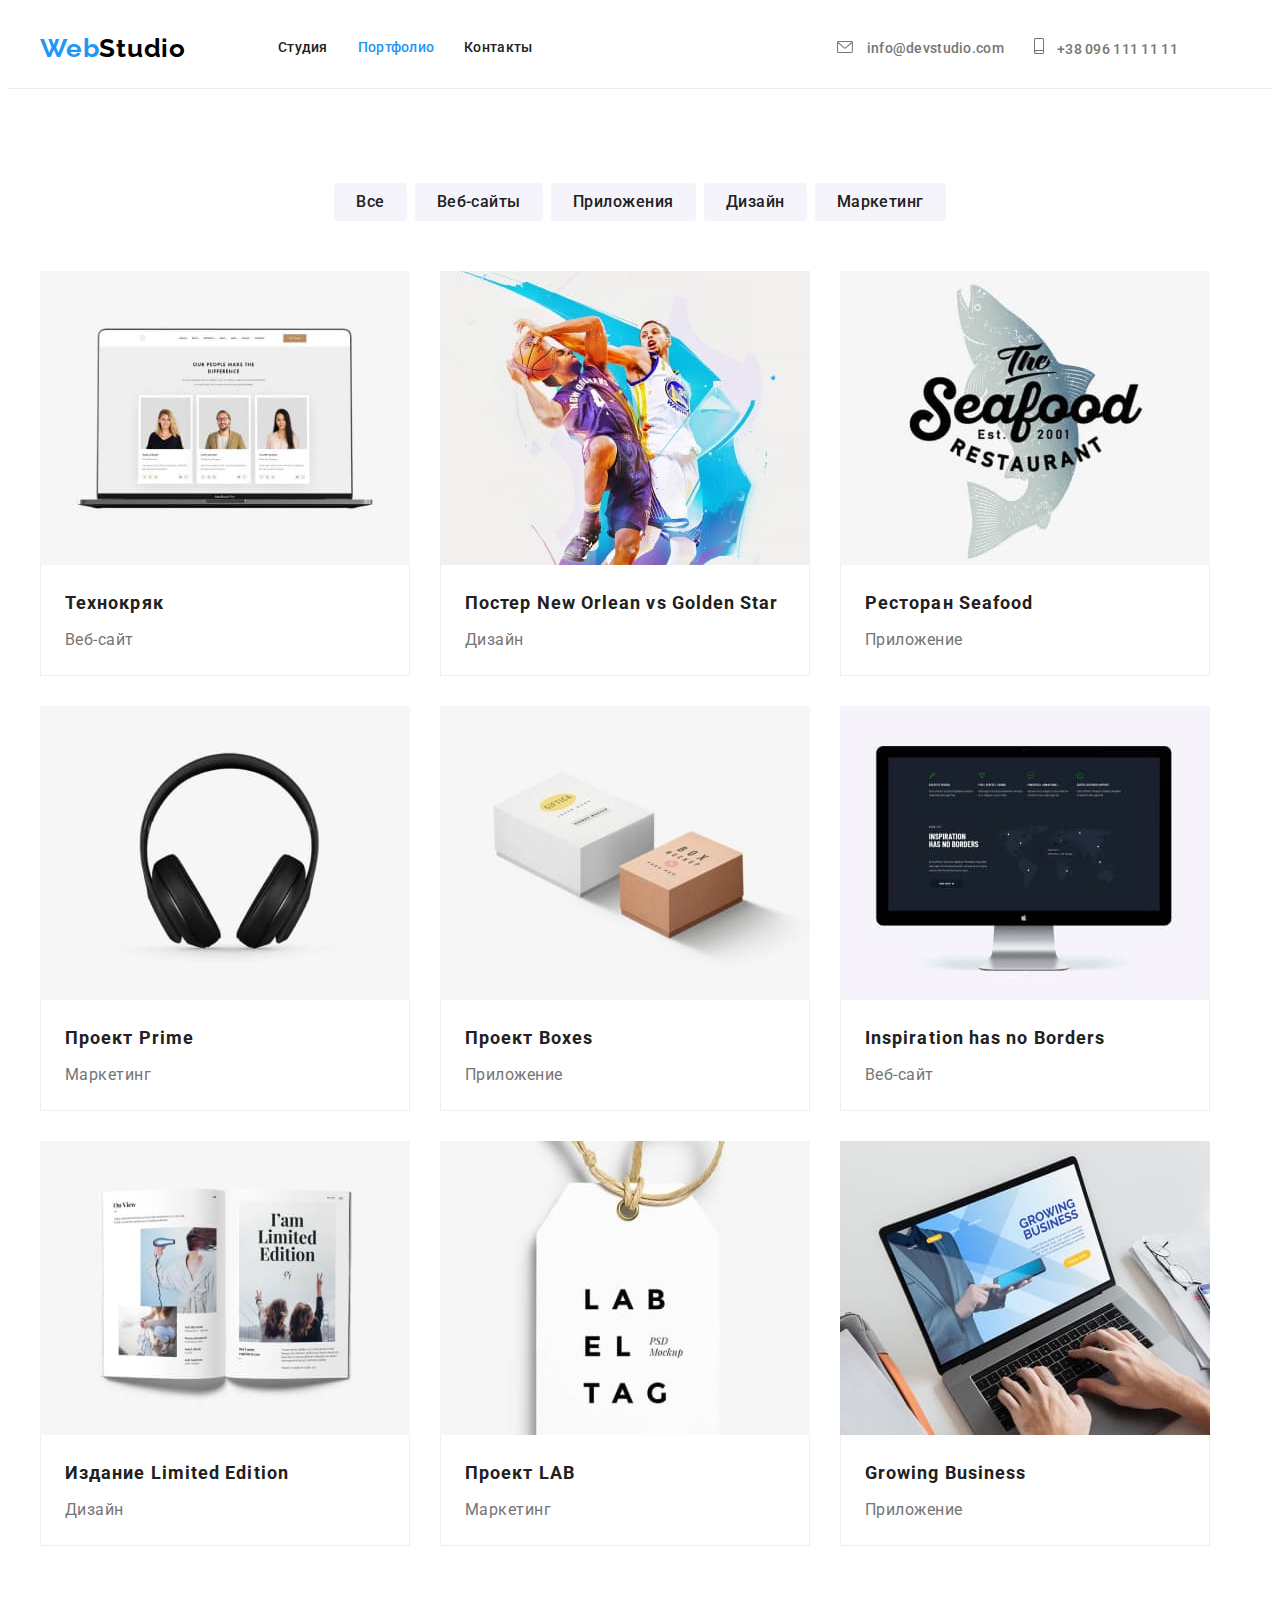
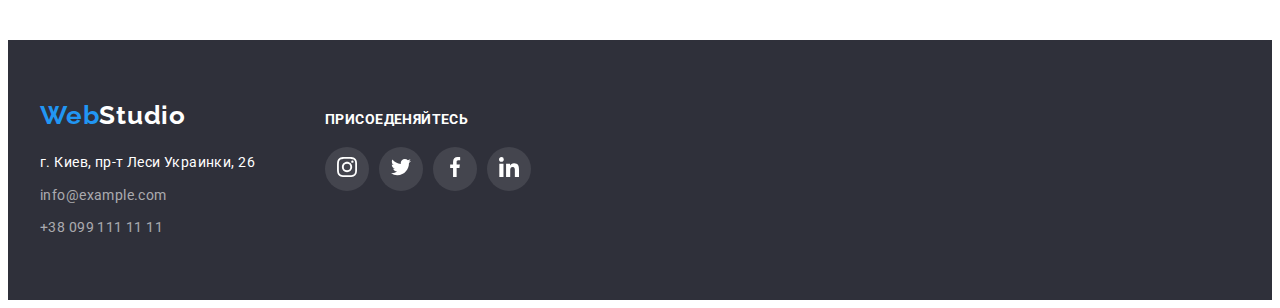
==== portfolio.html @ a4e34519 "hw4" ====
<!DOCTYPE html>
<html lang="ru">
  <head>
    <meta charset="utf-8" />
    <meta name="description" content="ЭФЕКТИВНЫЕ РЕШЕНИЯ ДЛЯ ВАШЕГО БИЗНЕСА" />
    <meta name="viewport" content="width=device-width, initial-scale=1.0" />
    <title>Главная</title>
    <link rel="preconnect" href="https://fonts.googleapis.com" />
    <link rel="preconnect" href="https://fonts.gstatic.com" crossorigin />
    <link
      href="https://fonts.googleapis.com/css2?family=Raleway:wght@700&family=Roboto:wght@400;500;700;900&display=swap"
      rel="stylesheet"
    />
    <link
      rel="stylesheet"
      href="node_modules/modern-normalize/modern-normalize.css"
    />

    <link rel="stylesheet" href="./css/style.css" />
  </head>
  <body>
    <!--Верхняя линия-->
    <header class="header">
      <div class="container header-container">
        <a href="" class="logo"> Web<span class="logo-studio">Studio</span></a>
        <nav class="navigation">
          <ul class="navigation-list">
            <li class="nav-left">
              <a class="navigation-link" href="index.html">Студия</a>
            </li>
            <li class="nav-left">
              <a class="navigation-link active-page" href="portfolio.html">
                Портфолио</a
              >
            </li>
            <li class="nav-left">
              <a class="navigation-link" href=""> Контакты</a>
            </li>
          </ul>
        </nav>
        <!--Контакты-->
        <ul class="contacts-list">
          <li class="nav-left">
            <a class="mail" href="mailto:info@devstudio.com">
              <svg class="icon-mail" width="16" height="12">
                <use href="./images/symbol-defs.svg#icon-envelope"></use>
              </svg>
              info@devstudio.com
            </a>
          </li>
          <li class="nav-left">
            <a class="tel" href="tel:+380961111111">
              <svg class="icon-smart" width="10" height="16">
                <use href="./images/symbol-defs.svg#icon-smartphone"></use>
              </svg>
              +38 096 111 11 11
            </a>
          </li>
        </ul>
      </div>
    </header>

    <!--Main menu-->
    <main>
      <section class="section">
        <div class="container">
          <h1 class="visuallyhidden">Услуги компании</h1>
          <ul class="filter-list">
            <li class="btn-left">
              <button class="btn-filter" type="button">Все</button>
            </li>
            <li class="btn-left">
              <button class="btn-filter" type="button">Веб-сайты</button>
            </li>
            <li class="btn-left">
              <button class="btn-filter" type="button">Приложения</button>
            </li>
            <li class="btn-left">
              <button class="btn-filter" type="button">Дизайн</button>
            </li>
            <li class="btn-left">
              <button class="btn-filter" type="button">Маркетинг</button>
            </li>
          </ul>
          <ul class="services-list">
            <li class="services-item">
              <img
                src="images/img1.jpg"
                alt="People resume on notebook"
                width="370"
              />
              <div class="services-info">
                <h2 class="head-portfolio">Технокряк</h2>
                <p class="product">Веб-сайт</p>
              </div>
            </li>
            <li class="services-item">
              <img src="images/img2.jpg" alt="Basketball players" width="370" />
              <div class="services-info">
                <h2 class="head-portfolio" lang="en-ru">
                  Постер New Orlean vs Golden Star
                </h2>
                <p class="product">Дизайн</p>
              </div>
            </li>
            <li class="services-item">
              <img
                src="images/img3.jpg"
                alt="Seafood restaurant logo"
                width="370"
              />
              <div class="services-info">
                <h2 class="head-portfolio" lang="en-ru">Ресторан Seafood</h2>
                <p class="product">Приложение</p>
              </div>
            </li>
            <li class="services-item">
              <img src="images/img4.jpg" alt="Headphones" width="370" />
              <div class="services-info">
                <h2 class="head-portfolio" lang="en-ru">Проект Prime</h2>
                <p class="product">Маркетинг</p>
              </div>
            </li>
            <li class="services-item">
              <img src="images/img5.jpg" alt="Boxes" width="370" />
              <div class="services-info">
                <h2 class="head-portfolio" lang="en-ru">Проект Boxes</h2>
                <p class="product">Приложение</p>
              </div>
            </li>
            <li class="services-item">
              <img src="images/img6.jpg" alt="Computer monitor" width="370" />
              <div class="services-info">
                <h2 class="head-portfolio" lang="en">
                  Inspiration has no Borders
                </h2>
                <p class="product">Веб-сайт</p>
              </div>
            </li>
            <li class="services-item">
              <img src="images/img7.jpg" alt="Magazine" width="370" />
              <div class="services-info">
                <h2 class="head-portfolio" lang="en-ru">
                  Издание Limited Edition
                </h2>
                <p class="product">Дизайн</p>
              </div>
            </li>
            <li class="services-item">
              <img src="images/img8.jpg" alt="Tag" width="370" />
              <div class="services-info">
                <h2 class="head-portfolio" lang="en-ru">Проект LAB</h2>
                <p class="product">Маркетинг</p>
              </div>
            </li>
            <li class="services-item">
              <img src="images/img9.jpg" alt="Notebook" width="370" />
              <div class="services-info">
                <h2 class="head-portfolio" lang="en">Growing Business</h2>
                <p class="product">Приложение</p>
              </div>
            </li>
          </ul>
        </div>
      </section>
    </main>

    <!--Подвал-->

    <footer class="foot">
      <div class="container">
        <div class="container-foot">
          <div>
            <a href="" class="logo-foot"
              >Web<span class="logo-studio-foot">Studio</span></a
            >
            <address class="foot-adress">
              <ul class="address-list">
                <li class="address-item">
                  <a
                    class="foot-address-item"
                    href="https://www.google.com/maps/place/%D0%B1%D1%83%D0%BB.+%D0%9B%D0%B5%D1%81%D0%B8+%D0%A3%D0%BA%D1%80%D0%B0%D0%B8%D0%BD%D0%BA%D0%B8,+26,+%D0%9A%D0%B8%D0%B5%D0%B2,+02000/@50.4265807,30.5361971,17z/data=!3m1!4b1!4m5!3m4!1s0x40d4cf0e033ecbe9:0x57a4dffefec77da0!8m2!3d50.4265807!4d30.5383858"
                    >г. Киев, пр-т Леси Украинки, 26</a
                  >
                </li>
                <li class="mail-item">
                  <a class="foot-contacts" href="mailto:info@example.com"
                    >info@example.com</a
                  >
                </li>
                <li class="tel-item">
                  <a class="foot-contacts" href="tel:+380991111111"
                    >+38 099 111 11 11</a
                  >
                </li>
              </ul>
            </address>
          </div>
          <div class="social">
            <h3 class="head-social">Присоеденяйтесь</h3>
            <ul class="social-list">
              <li class="social-item">
                <button class="button-social button-social-active">
                  <svg class="social-icon">
                    <use href="./images/symbol-defs.svg#icon-instagram"></use>
                  </svg>
                </button>
              </li>
              <li class="social-item">
                <button class="button-social button-social-active">
                  <svg class="social-icon">
                    <use href="./images/symbol-defs.svg#icon-twitter"></use>
                  </svg>
                </button>
              </li>
              <li class="social-item">
                <button class="button-social button-social-active">
                  <svg class="social-icon">
                    <use href="./images/symbol-defs.svg#icon-facebook"></use>
                  </svg>
                </button>
              </li>
              <li class="social-item">
                <button class="button-social button-social-active">
                  <svg class="social-icon">
                    <use href="./images/symbol-defs.svg#icon-linkedin"></use>
                  </svg>
                </button>
              </li>
            </ul>
          </div>
        </div>
      </div>
    </footer>
  </body>
</html>
---- css/style.css ----
:root {
  --color-background-body: #ffffff;
  --color-text-hover-focus: #2196f3;
  --color-btn-hover-focus: #757575;
  --color-logo: #2196f3;
  --color-logo-studio: #000000;
  --color-logo-studio-foot: #ffffff;
  --color-background-main: #c4c4c4;
  --text-color-par: #757575;
  --color-backround-footer: #2f303a;
  --color-background-team: #f5f4fa;
  --color-backgroung-btn: #2196f3;
  --color-background-header: #ffffff;
  --color-link-active: #757575;
  --color-team-position: #757575;
  --text-color-link: #212121;
  --text-color-contacts: #757575;
  --text-color-main: #ffffff;
  --text-color-button: #ffffff;
  --text-color-foot-address: #ffffff;
  --text-color-foot-contacts: rgba(255, 255, 255, 0.6);
  --text-filter: #212121;
  --bakground-btn-filter: #f5f4fa;
  --text-portfolio-product: #757575;
  --backgroun-color-services: #ffffff;
  --color-background-icon: #f5f4fa;
}
html {
  box-sizing: border-box;
}

h1,
h2,
h3,
p {
  margin: 0;
}
ul {
  margin: 0;
  padding: 0;
  list-style-type: none;
}
img {
  display: block;
  max-width: 100%;
  height: auto;
}

body {
  font-family: roboto, sans-serif;
  background-color: var(--color-background-body);
}
.container {
  width: 1200px;
  margin: 0 auto;
  padding: 0 15px;
}
.header-container {
  display: flex;
  align-items: center;
}
.header {
  background-color: var(--color-background-header);
  border-bottom: 1px solid #ececec;
}

/* WebStudio */
.logo {
  text-decoration: none;
  margin: 0;
  padding: 0;
  width: 145px;
  font-family: Raleway;
  font-weight: 700;
  font-size: 26px;
  line-height: 1.19;
  letter-spacing: 0.03em;
  color: var(--color-logo);
}
.logo-studio {
  color: var(--color-logo-studio);
}

/* Navigation*/
.navigation {
  margin: 0 0 0 93px;
  padding-top: 0;
}
.navigation-list {
  display: flex;
}
.contacts-list {
  margin-left: 305px;
  display: flex;
}
.navigation-link {
  padding: 32px 0;
  text-decoration: none;
  font-weight: 500;
  font-size: 14px;
  line-height: 1.14;
  letter-spacing: 0.02em;
  color: var(--text-color-link);
  display: block;
}
.nav-left + .nav-left {
  margin-left: 30px;
}
.active-page {
  color: var(--color-backgroung-btn);
}

.navigation-link:hover,
.navigation-link:focus {
  color: var(--color-text-hover-focus);
}
.navigation-link:active {
  color: var(--color-link-active);
}
.mail {
  text-decoration: none;
  font-weight: 500;
  font-size: 14px;
  line-height: 1.14;
  letter-spacing: 0.02em;
  color: var(--text-color-contacts);
}

.mail:focus,
.mail:hover,
.icon-mail:hover,
.icon-mail:focus {
  color: var(--color-text-hover-focus);
  fill: currentColor;
}

.icon-mail {
  width: 16px;
  height: 12px;
  margin-right: 10px;
  fill: currentColor;
}

.tel {
  text-decoration: none;
  font-weight: 500;
  font-size: 14px;
  line-height: 1.14;
  letter-spacing: 0.02em;
  color: var(--text-color-contacts);
}
.tel:focus,
.tel:hover,
.icon-smart:hover,
.icon-smart:focus {
  color: var(--color-text-hover-focus);
  fill: currentColor;
}
.icon-smart {
  width: 10px;
  height: 16px;
  margin-right: 10px;
  fill: currentColor;
}
.icon {
  display: block;
  height: 120px;
  margin-left: auto;
  margin-right: auto;
  padding: 25px 0;
  background-size: cover;
  fill: var(--text-color-link);
}

/*Main Head*/
.main-section {
  background-color: var(--color-background-main);
  text-align: center;
  padding: 200px 0;
  margin: 0 auto;
  max-width: 1600px;
  background-image: linear-gradient(
      rgba(47, 48, 58, 0.4),
      rgba(47, 48, 58, 0.4)
    ),
    url(../images/bg.jpg);
  background-position: center;
  background-repeat: no-repeat;
  background-size: cover;
}

.main-head {
  font-weight: 900;
  font-size: 44px;
  line-height: 1.36;
  letter-spacing: 0.06em;
  color: var(--text-color-main);
  background-color: inherit;

  text-transform: uppercase;
}

.btn {
  color: var(--text-color-button);
  background-color: var(--color-backgroung-btn);
  font-family: Roboto, sans-serif;
  font-weight: 700;
  font-size: 16px;
  line-height: 1.87;
  cursor: pointer;
  margin-top: 30px;
  padding: 10px 32px;
  box-shadow: 0px 4px 4px rgba(0, 0, 0, 0.15);
  border-radius: 4px;
}
.btn:active {
  color: var(--color-link-active);
}
.btn:hover,
.btn:focus {
  color: var(--color-btn-hover-focus);
}

/*ADVANTAGE*/

.visuallyhidden {
  position: absolute;
  width: 1px;
  height: 1px;
  margin: -1px;
  border: 0;
  padding: 0;
  clip: rect(0 0 0 0);
  overflow: hidden;
}
.section {
  padding: 94px 0;
}
.advantage-list {
  display: flex;
}

.advantage-item {
  width: 270px;
}
.advantage-item + .advantage-item {
  margin-left: 30px;
}

.advantage-head {
  margin-top: 30px;
  font-weight: 700;
  font-size: 14px;
  line-height: calc(16 / 14);
  letter-spacing: 0.03em;
  text-transform: uppercase;
}
.par {
  margin-top: 10px;
  margin-bottom: 0;
  font-size: 14px;
  line-height: 1.71;
  letter-spacing: 0.03em;
  color: var(--text-color-par);
}
.advantage-icon {
  background-color: var(--color-background-icon);
}

/*ACTIVITY*/
.spec {
  padding-top: 0;
}

.spec-head {
  font-weight: 700;
  font-size: 36px;
  line-height: 1.17;
  text-align: center;
  letter-spacing: 0.03em;
}

.spec-list {
  margin-top: 50px;
  display: flex;
}

.spec-item + .spec-item {
  margin-left: 30px;
}

/*OUR TEAM*/
.team {
  background-color: var(--color-background-team);
}
.team-list {
  margin-top: 50px;
  display: flex;
}
.team-name {
  font-weight: 500;
  font-size: 16px;
  line-height: 1.19;
  text-align: center;
  letter-spacing: 0.03em;
}
.team-position {
  font-size: 16px;
  line-height: 1.19;
  text-align: center;
  margin-top: 10px;
  margin-bottom: 0;
  letter-spacing: 0.03em;
  color: var(--color-team-position);
}
.team-info {
  padding: 30px 0;
}
.item-list {
  width: 270px;
  border-radius: 0px 0px 4px 4px;
  box-shadow: 0px 1px 3px rgba(0, 0, 0, 0.12), 0px 1px 1px rgba(0, 0, 0, 0.14),
    0px 2px 1px rgba(0, 0, 0, 0.2);
  background-color: var(--text-color-main);
}
.item-list + .item-list {
  margin-left: 30px;
}
.icon-container {
  margin: 0;
  padding: 0;
  width: 206px;
}

.button-icon {
  padding: 0;
  border: none;
  cursor: pointer;
  width: 44px;
  height: 44px;
  border-radius: 50%;
}

.icon-list {
  display: flex;
  justify-content: center;
  padding-bottom: 30px;
}

.icon-item {
  list-style-type: none;
}
.button-active:focus,
.button-active:hover {
  background-color: var(--color-text-hover-focus);
  fill: var(--text-color-button);
  outline: var(--color-backgroung-btn);
}

.button-active:focus,
.button-active:hover .svg-icon {
  fill: var(--text-color-button);
}

.icon-item + .icon-item {
  margin-left: 10px;
}
.svg-icon {
  width: 20px;
  height: 20px;
  fill: #afb1b8;
}
/* Клиенты*/
.client-list {
  display: flex;
  justify-content: center;
  margin-top: 50px;
}

.client-link {
  display: flex;
  justify-content: center;
  align-items: center;
  color: #afb1b8;
  width: 170px;
  height: 92px;
  border: solid 1px #afb1b8;
  border-radius: 4px;
}

.svg-client {
  fill: currentColor;
}
.client-link:focus,
.client-link:hover {
  color: var(--color-text-hover-focus);
  border-color: var(--color-text-hover-focus);
  outline: var(--color-backgroung-btn);
}
.client-item + .client-item {
  margin-left: 30px;
}

/*FOOTER*/

.foot {
  background-color: var(--color-backround-footer);
  margin-top: 0;
  padding: 60px 0;
}
.address-list {
  list-style-type: none;
  margin: 0;
  padding: 0;
}
/* WebStudio footer*/
.logo-foot {
  text-decoration: none;
  font-family: Raleway, sans-serif;
  font-weight: 700;
  font-size: 26px;
  line-height: 1.19;
  letter-spacing: 0.03em;
  color: var(--color-logo);
}
.logo-studio-foot {
  color: var(--color-logo-studio-foot);
}
.foot-adress {
  font-family: Roboto, sans-serif;
  font-style: normal;
  font-size: 14px;
  line-height: 1.71;
  letter-spacing: 0.03em;
  margin-top: 20px;
}
.foot-address-item {
  text-decoration: none;
  color: var(--text-color-foot-address);
}

.foot-address:hover,
.foot-address:focus {
  color: var(--color-text-hover-focus);
}

.foot-contacts {
  text-decoration: none;
  color: var(--text-color-foot-contacts);
}
.foot-contacts:hover,
.foot-contacts:focus {
  color: var(--color-text-hover-focus);
  outline: var(--color-backgroung-btn);
}

.mail-item {
  margin-top: 9px;
}
.tel-item {
  margin-top: 9px;
}

.head-social {
  font-weight: 700;
  font-size: 14px;
  line-height: 16px;
  letter-spacing: 0.03em;
  text-transform: uppercase;
  color: #ffffff;
}

.icon-container {
  margin: 0;
  padding: 0;
  width: 206px;
}
.social {
  width: 206px;
  margin-left: 70px;
}
.button-social {
  padding: 0;
  border: none;
  cursor: pointer;
  width: 44px;
  height: 44px;
  border-radius: 50%;
  background-color: rgba(255, 255, 255, 0.1);
}

.social-list {
  display: flex;
  justify-content: center;
  padding: 0;
  margin-top: 20px;
}

.button-social-active:focus,
.button-social-active:hover {
  background-color: var(--color-text-hover-focus);
  border: none;
  outline: var(--color-text-hover-focus);
}

.social-item + .social-item {
  margin-left: 10px;
}
.social-icon {
  width: 20px;
  height: 20px;
  fill: var(--text-color-foot-address);
}
.container-foot {
  display: flex;
  align-items: baseline;
}
/*Page portfolio*/

.btn-filter {
  border: none;
  padding: 6px 22px;
  font-family: Roboto, sans-serif;
  font-weight: 500;
  font-size: 16px;
  line-height: calc(26 / 16);
  letter-spacing: 0.03em;
  color: var(--text-filter);
  cursor: pointer;
  background-color: var(--bakground-btn-filter);
  border-radius: 4px;
}

.btn-left + .btn-left {
  margin-left: 8px;
}

.btn-filter:focus,
.btn-filter:hover {
  box-shadow: 0px 3px 1px rgba(0, 0, 0, 0.1), 0px 1px 2px rgba(0, 0, 0, 0.08),
    0px 2px 2px rgba(0, 0, 0, 0.12);
  color: var(--text-color-button);
  background-color: var(--color-backgroung-btn);
  outline: var(--color-text-hover-focus);
}

.filter-list {
  margin-bottom: 50px;
  display: flex;
  justify-content: center;
}
.services-list {
  display: flex;
  flex-wrap: wrap;
}

.services-item {
  margin-left: 30px;
  width: 370px;
  background-color: var(--backgroun-color-services);
}

.services-item:hover {
  cursor: pointer;
  box-shadow: 0px 1px 1px rgba(0, 0, 0, 0.12), 0px 4px 4px rgba(0, 0, 0, 0.06),
    1px 4px 6px rgba(0, 0, 0, 0.16);
}

.services-item:nth-child(3n + 1) {
  margin-left: 0;
}
.services-item:nth-child(n + 4) {
  margin-top: 30px;
}

.title {
  width: 322px;
  margin: auto;
}
.head-portfolio {
  font-weight: 700;
  font-size: 18px;
  line-height: 2;
  letter-spacing: 0.06em;
  color: var(--text-color-link);
}
.product {
  margin-top: 4px;
  font-size: 16px;
  line-height: 1.87;
  letter-spacing: 0.03em;
  color: var(--text-portfolio-product);
}
.services-info {
  padding: 20px 24px;
  border-left: 1px solid #eeeeee;
  border-right: 1px solid #eeeeee;
  border-bottom: 1px solid #eeeeee;
}
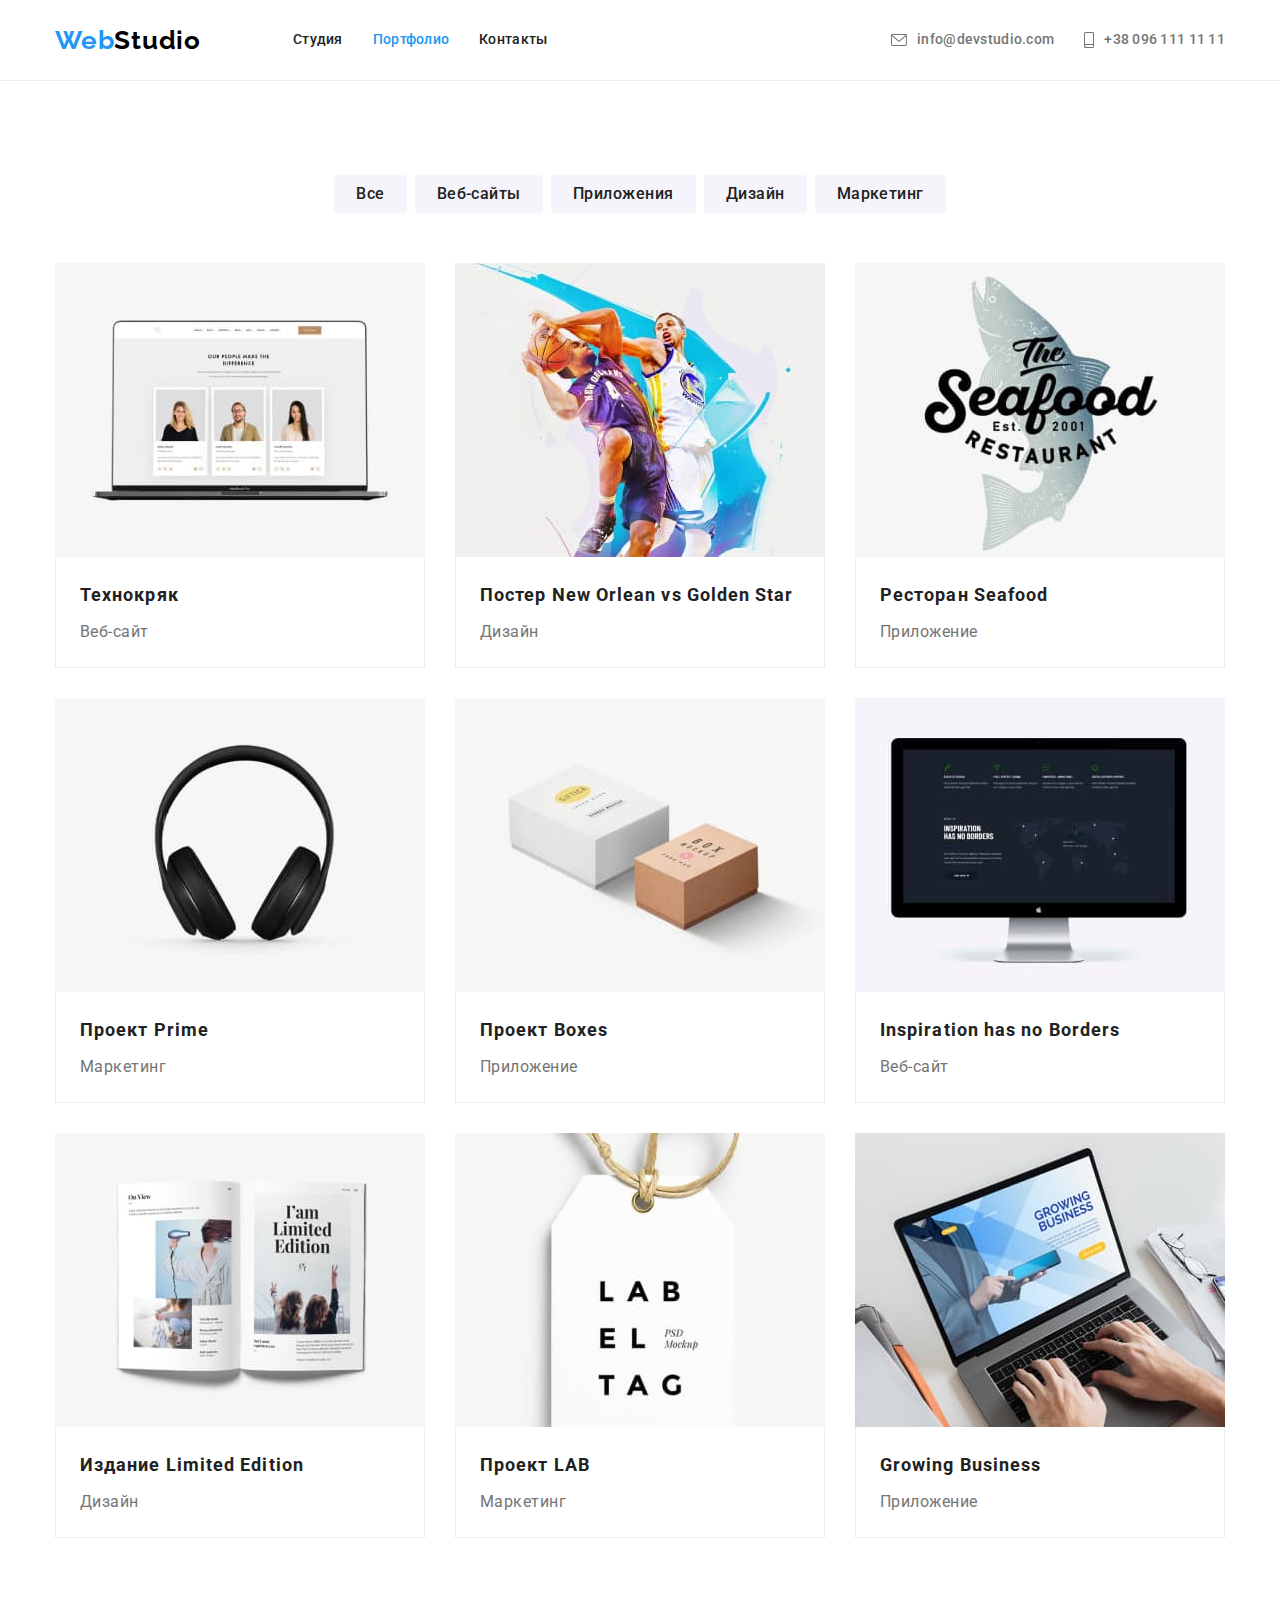
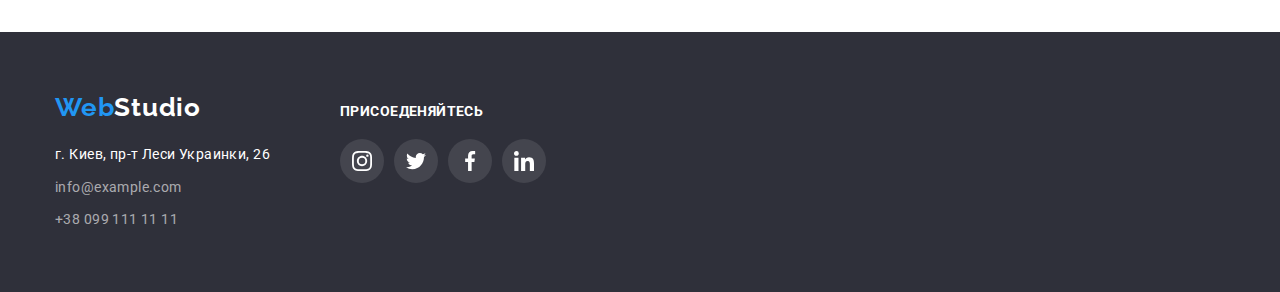
==== commit 1b16948f: "30/01" ====
--- a/portfolio.html
+++ b/portfolio.html
@@ -11,10 +11,7 @@
       href="https://fonts.googleapis.com/css2?family=Raleway:wght@700&family=Roboto:wght@400;500;700;900&display=swap"
       rel="stylesheet"
     />
-    <link
-      rel="stylesheet"
-      href="node_modules/modern-normalize/modern-normalize.css"
-    />
+  <link rel="stylesheet" href="https://cdnjs.cloudflare.com/ajax/libs/modern-normalize/1.1.0/modern-normalize.min.css">
 
     <link rel="stylesheet" href="./css/style.css" />
   </head>
@@ -84,81 +81,98 @@
           </ul>
           <ul class="services-list">
             <li class="services-item">
-              <img
-                src="images/img1.jpg"
-                alt="People resume on notebook"
-                width="370"
-              />
-              <div class="services-info">
-                <h2 class="head-portfolio">Технокряк</h2>
-                <p class="product">Веб-сайт</p>
-              </div>
-            </li>
-            <li class="services-item">
-              <img src="images/img2.jpg" alt="Basketball players" width="370" />
-              <div class="services-info">
-                <h2 class="head-portfolio" lang="en-ru">
-                  Постер New Orlean vs Golden Star
-                </h2>
-                <p class="product">Дизайн</p>
-              </div>
-            </li>
-            <li class="services-item">
-              <img
-                src="images/img3.jpg"
-                alt="Seafood restaurant logo"
-                width="370"
-              />
-              <div class="services-info">
-                <h2 class="head-portfolio" lang="en-ru">Ресторан Seafood</h2>
-                <p class="product">Приложение</p>
-              </div>
-            </li>
-            <li class="services-item">
-              <img src="images/img4.jpg" alt="Headphones" width="370" />
-              <div class="services-info">
-                <h2 class="head-portfolio" lang="en-ru">Проект Prime</h2>
-                <p class="product">Маркетинг</p>
-              </div>
-            </li>
-            <li class="services-item">
-              <img src="images/img5.jpg" alt="Boxes" width="370" />
-              <div class="services-info">
-                <h2 class="head-portfolio" lang="en-ru">Проект Boxes</h2>
-                <p class="product">Приложение</p>
-              </div>
-            </li>
-            <li class="services-item">
-              <img src="images/img6.jpg" alt="Computer monitor" width="370" />
-              <div class="services-info">
-                <h2 class="head-portfolio" lang="en">
-                  Inspiration has no Borders
-                </h2>
-                <p class="product">Веб-сайт</p>
-              </div>
-            </li>
-            <li class="services-item">
-              <img src="images/img7.jpg" alt="Magazine" width="370" />
-              <div class="services-info">
-                <h2 class="head-portfolio" lang="en-ru">
-                  Издание Limited Edition
-                </h2>
-                <p class="product">Дизайн</p>
-              </div>
-            </li>
-            <li class="services-item">
-              <img src="images/img8.jpg" alt="Tag" width="370" />
-              <div class="services-info">
-                <h2 class="head-portfolio" lang="en-ru">Проект LAB</h2>
-                <p class="product">Маркетинг</p>
-              </div>
-            </li>
-            <li class="services-item">
-              <img src="images/img9.jpg" alt="Notebook" width="370" />
-              <div class="services-info">
-                <h2 class="head-portfolio" lang="en">Growing Business</h2>
-                <p class="product">Приложение</p>
-              </div>
+              <a href="" alt="" class="services-link">
+                <img
+                  src="images/img1.jpg"
+                  alt="People resume on notebook"
+                  width="370"/>
+                <div class="services-info">
+                  <h2 class="head-portfolio">Технокряк</h2>
+                  <p class="product">Веб-сайт</p>
+                </div>
+              </a>
+            </li>
+            <li class="services-item">
+              <a href="" alt="" class="services-link">
+                <img src="images/img2.jpg" alt="Basketball players" width="370" />
+                <div class="services-info">
+                  <h2 class="head-portfolio" lang="en-ru">
+                    Постер New Orlean vs Golden Star
+                  </h2>
+                  <p class="product">Дизайн</p>
+                </div>
+              </a>
+            </li>
+            <li class="services-item">
+              <a href="" alt="" class="services-link">
+                <img
+                  src="images/img3.jpg"
+                  alt="Seafood restaurant logo"
+                  width="370"
+                />
+                <div class="services-info">
+                  <h2 class="head-portfolio" lang="en-ru">Ресторан Seafood</h2>
+                  <p class="product">Приложение</p>
+                </div>
+              </a>
+            </li>
+            <li class="services-item">
+              <a href="" alt="" class="services-link">
+                <img src="images/img4.jpg" alt="Headphones" width="370" />
+                <div class="services-info">
+                  <h2 class="head-portfolio" lang="en-ru">Проект Prime</h2>
+                  <p class="product">Маркетинг</p>
+                </div>
+              </a>
+            </li>
+            <li class="services-item">
+              <a href="" alt="" class="services-link">
+                <img src="images/img5.jpg" alt="Boxes" width="370" />
+                <div class="services-info">
+                  <h2 class="head-portfolio" lang="en-ru">Проект Boxes</h2>
+                  <p class="product">Приложение</p>
+                </div>
+              </a>
+            </li>
+            <li class="services-item">
+              <a href="" alt="" class="services-link">
+                <img src="images/img6.jpg" alt="Computer monitor" width="370" />
+                <div class="services-info">
+                  <h2 class="head-portfolio" lang="en">
+                    Inspiration has no Borders
+                  </h2>
+                  <p class="product">Веб-сайт</p>
+                </div>
+              </a>
+            </li>
+            <li class="services-item">
+              <a href="" alt="" class="services-link">
+                <img src="images/img7.jpg" alt="Magazine" width="370" />
+                <div class="services-info">
+                  <h2 class="head-portfolio" lang="en-ru">
+                    Издание Limited Edition
+                  </h2>
+                  <p class="product">Дизайн</p>
+                </div>
+              </a>
+            </li>
+            <li class="services-item">
+              <a href="" alt="" class="services-link">
+                <img src="images/img8.jpg" alt="Tag" width="370" />
+                <div class="services-info">
+                  <h2 class="head-portfolio" lang="en-ru">Проект LAB</h2>
+                  <p class="product">Маркетинг</p>
+                </div>
+              </a>
+            </li>
+            <li class="services-item">
+              <a href="" alt="" class="services-link">
+                <img src="images/img9.jpg" alt="Notebook" width="370" />
+                <div class="services-info">
+                  <h2 class="head-portfolio" lang="en">Growing Business</h2>
+                  <p class="product">Приложение</p>
+                </div>
+              </a>
             </li>
           </ul>
         </div>
@@ -167,70 +181,63 @@
 
     <!--Подвал-->
 
-    <footer class="foot">
-      <div class="container">
-        <div class="container-foot">
-          <div>
-            <a href="" class="logo-foot"
-              >Web<span class="logo-studio-foot">Studio</span></a
-            >
-            <address class="foot-adress">
-              <ul class="address-list">
-                <li class="address-item">
-                  <a
-                    class="foot-address-item"
-                    href="https://www.google.com/maps/place/%D0%B1%D1%83%D0%BB.+%D0%9B%D0%B5%D1%81%D0%B8+%D0%A3%D0%BA%D1%80%D0%B0%D0%B8%D0%BD%D0%BA%D0%B8,+26,+%D0%9A%D0%B8%D0%B5%D0%B2,+02000/@50.4265807,30.5361971,17z/data=!3m1!4b1!4m5!3m4!1s0x40d4cf0e033ecbe9:0x57a4dffefec77da0!8m2!3d50.4265807!4d30.5383858"
-                    >г. Киев, пр-т Леси Украинки, 26</a
-                  >
-                </li>
-                <li class="mail-item">
-                  <a class="foot-contacts" href="mailto:info@example.com"
-                    >info@example.com</a
-                  >
-                </li>
-                <li class="tel-item">
-                  <a class="foot-contacts" href="tel:+380991111111"
-                    >+38 099 111 11 11</a
-                  >
+      <footer class="foot">
+        <div class="container">
+          <div class="container-foot">
+            <div>
+              <a href="" class="logo-foot">Web<span class="logo-studio-foot">Studio</span></a>
+              <address class="foot-adress">
+                <ul class="address-list">
+                  <li class="address-item">
+                    <a class="foot-address-item"
+                      href="https://www.google.com/maps/place/%D0%B1%D1%83%D0%BB.+%D0%9B%D0%B5%D1%81%D0%B8+%D0%A3%D0%BA%D1%80%D0%B0%D0%B8%D0%BD%D0%BA%D0%B8,+26,+%D0%9A%D0%B8%D0%B5%D0%B2,+02000/@50.4265807,30.5361971,17z/data=!3m1!4b1!4m5!3m4!1s0x40d4cf0e033ecbe9:0x57a4dffefec77da0!8m2!3d50.4265807!4d30.5383858">г.
+                      Киев, пр-т Леси Украинки, 26</a>
+                  </li>
+                  <li class="mail-item">
+                    <a class="foot-contacts" href="mailto:info@example.com">info@example.com</a>
+                  </li>
+                  <li class="tel-item">
+                    <a class="foot-contacts" href="tel:+380991111111">+38 099 111 11 11</a>
+                  </li>
+                </ul>
+              </address>
+            </div>
+            <div class="social">
+              <h3 class="head-social">Присоеденяйтесь</h3>
+              <ul class="social-list">
+                <li class="social-item">
+                  <a href="" alt="" class="button-social button-social-active">
+                    <svg class="social-icon">
+                      <use href="./images/symbol-defs.svg#icon-instagram"></use>
+                    </svg>
+                  </a>
+                </li>
+                <li class="social-item">
+                  <a href="" alt="" class="button-social button-social-active">
+                    <svg class="social-icon">
+                      <use href="./images/symbol-defs.svg#icon-twitter"></use>
+                    </svg>
+                  </a>
+                </li>
+                <li class="social-item">
+                  <a href="" alt="" class="button-social button-social-active">
+                    <svg class="social-icon">
+                      <use href="./images/symbol-defs.svg#icon-facebook"></use>
+                    </svg>
+                  </a>
+                </li>
+                <li class="social-item">
+                  <a href="" alt="" class="button-social button-social-active">
+                    <svg class="social-icon">
+                      <use href="./images/symbol-defs.svg#icon-linkedin"></use>
+                    </svg>
+                  </a>
                 </li>
               </ul>
-            </address>
-          </div>
-          <div class="social">
-            <h3 class="head-social">Присоеденяйтесь</h3>
-            <ul class="social-list">
-              <li class="social-item">
-                <button class="button-social button-social-active">
-                  <svg class="social-icon">
-                    <use href="./images/symbol-defs.svg#icon-instagram"></use>
-                  </svg>
-                </button>
-              </li>
-              <li class="social-item">
-                <button class="button-social button-social-active">
-                  <svg class="social-icon">
-                    <use href="./images/symbol-defs.svg#icon-twitter"></use>
-                  </svg>
-                </button>
-              </li>
-              <li class="social-item">
-                <button class="button-social button-social-active">
-                  <svg class="social-icon">
-                    <use href="./images/symbol-defs.svg#icon-facebook"></use>
-                  </svg>
-                </button>
-              </li>
-              <li class="social-item">
-                <button class="button-social button-social-active">
-                  <svg class="social-icon">
-                    <use href="./images/symbol-defs.svg#icon-linkedin"></use>
-                  </svg>
-                </button>
-              </li>
-            </ul>
+            </div>
           </div>
         </div>
-      </div>
-    </footer>
-  </body>
+      </footer>
+      </body>
 </html>
+
--- a/css/style.css
+++ b/css/style.css
@@ -90,7 +90,7 @@
   display: flex;
 }
 .contacts-list {
-  margin-left: 305px;
+  margin-left: auto;
   display: flex;
 }
 .navigation-link {
@@ -118,6 +118,8 @@
   color: var(--color-link-active);
 }
 .mail {
+  display: flex;
+  align-items: center;
   text-decoration: none;
   font-weight: 500;
   font-size: 14px;
@@ -142,6 +144,8 @@
 }
 
 .tel {
+  display: flex;
+  align-items: center;
   text-decoration: none;
   font-weight: 500;
   font-size: 14px;
@@ -161,15 +165,6 @@
   height: 16px;
   margin-right: 10px;
   fill: currentColor;
-}
-.icon {
-  display: block;
-  height: 120px;
-  margin-left: auto;
-  margin-right: auto;
-  padding: 25px 0;
-  background-size: cover;
-  fill: var(--text-color-link);
 }
 
 /*Main Head*/
@@ -201,8 +196,9 @@
 }
 
 .btn {
-  color: var(--text-color-button);
-  background-color: var(--color-backgroung-btn);
+  align-items: center;
+  text-align: center;
+  letter-spacing: 0.06em;
   font-family: Roboto, sans-serif;
   font-weight: 700;
   font-size: 16px;
@@ -212,13 +208,12 @@
   padding: 10px 32px;
   box-shadow: 0px 4px 4px rgba(0, 0, 0, 0.15);
   border-radius: 4px;
+  border: none;
+  color: var(--text-color-button);
+  background-color: var(--color-backgroung-btn);
 }
 .btn:active {
   color: var(--color-link-active);
-}
-.btn:hover,
-.btn:focus {
-  color: var(--color-btn-hover-focus);
 }
 
 /*ADVANTAGE*/
@@ -264,6 +259,11 @@
   color: var(--text-color-par);
 }
 .advantage-icon {
+  display: flex;
+  justify-content: center;
+  align-items: center;
+  border-radius: 4px;
+  height: 120px;
   background-color: var(--color-background-icon);
 }
 
@@ -333,8 +333,9 @@
 }
 
 .button-icon {
-  padding: 0;
-  border: none;
+  display: flex;
+  justify-content: center;
+  align-items: center;
   cursor: pointer;
   width: 44px;
   height: 44px;
@@ -344,20 +345,19 @@
 .icon-list {
   display: flex;
   justify-content: center;
-  padding-bottom: 30px;
-}
-
-.icon-item {
-  list-style-type: none;
-}
+  align-items: center;
+  margin-top: 16px;
+}
+
 .button-active:focus,
 .button-active:hover {
   background-color: var(--color-text-hover-focus);
+  border-color: var(--color-backgroung-btn);
+}
+
+.button-active:focus .svg-icon {
   fill: var(--text-color-button);
-  outline: var(--color-backgroung-btn);
-}
-
-.button-active:focus,
+}
 .button-active:hover .svg-icon {
   fill: var(--text-color-button);
 }
@@ -373,17 +373,20 @@
 /* Клиенты*/
 .client-list {
   display: flex;
-  justify-content: center;
   margin-top: 50px;
 }
 
-.client-link {
-  display: flex;
-  justify-content: center;
-  align-items: center;
-  color: #afb1b8;
+.client-item {
   width: 170px;
   height: 92px;
+}
+.client-link {
+  display: flex;
+  justify-content: center;
+  align-items: center;
+  color: #afb1b8;
+  width: 100%;
+  height: 100%;
   border: solid 1px #afb1b8;
   border-radius: 4px;
 }
@@ -395,7 +398,6 @@
 .client-link:hover {
   color: var(--color-text-hover-focus);
   border-color: var(--color-text-hover-focus);
-  outline: var(--color-backgroung-btn);
 }
 .client-item + .client-item {
   margin-left: 30px;
@@ -451,7 +453,6 @@
 .foot-contacts:hover,
 .foot-contacts:focus {
   color: var(--color-text-hover-focus);
-  outline: var(--color-backgroung-btn);
 }
 
 .mail-item {
@@ -480,8 +481,9 @@
   margin-left: 70px;
 }
 .button-social {
-  padding: 0;
-  border: none;
+  display: flex;
+  justify-content: center;
+  align-items: center;
   cursor: pointer;
   width: 44px;
   height: 44px;
@@ -499,8 +501,6 @@
 .button-social-active:focus,
 .button-social-active:hover {
   background-color: var(--color-text-hover-focus);
-  border: none;
-  outline: var(--color-text-hover-focus);
 }
 
 .social-item + .social-item {
@@ -541,7 +541,6 @@
     0px 2px 2px rgba(0, 0, 0, 0.12);
   color: var(--text-color-button);
   background-color: var(--color-backgroung-btn);
-  outline: var(--color-text-hover-focus);
 }
 
 .filter-list {
@@ -559,8 +558,13 @@
   width: 370px;
   background-color: var(--backgroun-color-services);
 }
-
-.services-item:hover {
+.services-link {
+  display: block;
+  text-decoration: none;
+}
+
+.services-link:hover,
+.services-link:focus .services-item {
   cursor: pointer;
   box-shadow: 0px 1px 1px rgba(0, 0, 0, 0.12), 0px 4px 4px rgba(0, 0, 0, 0.06),
     1px 4px 6px rgba(0, 0, 0, 0.16);
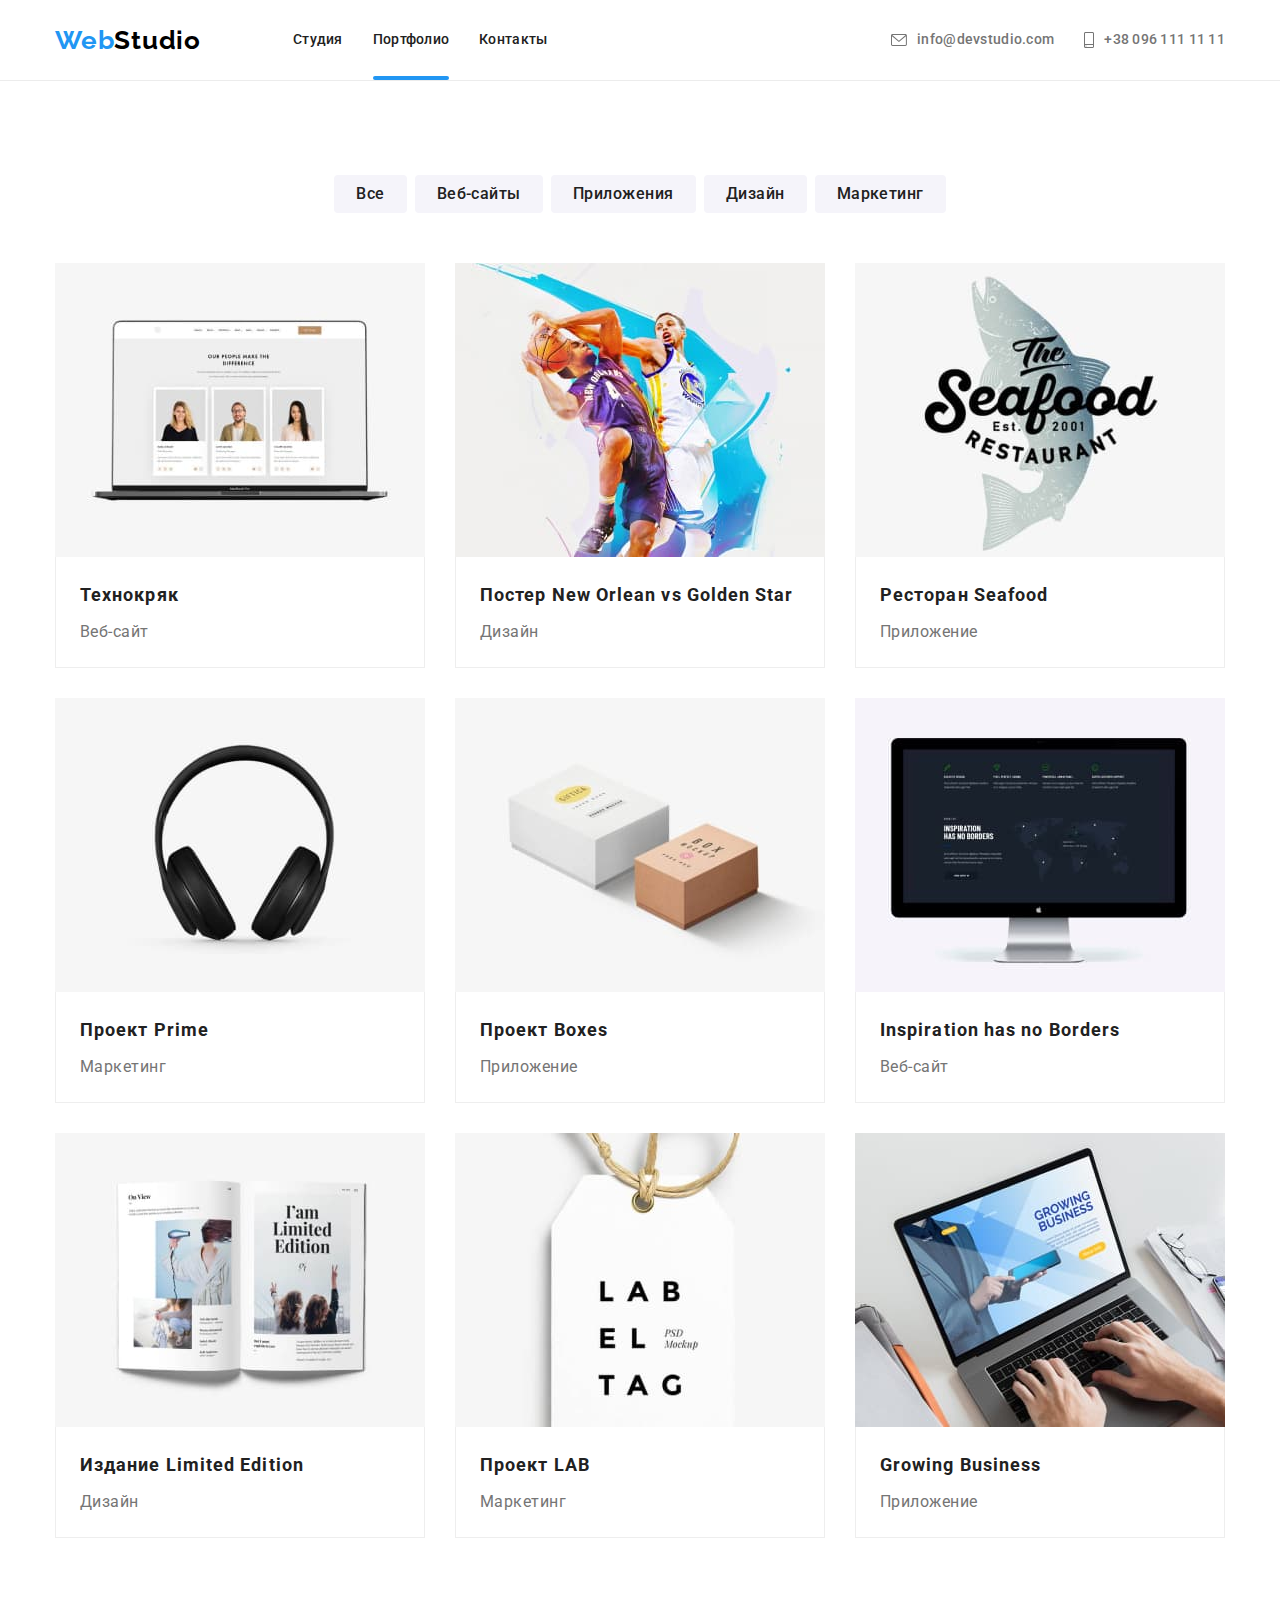
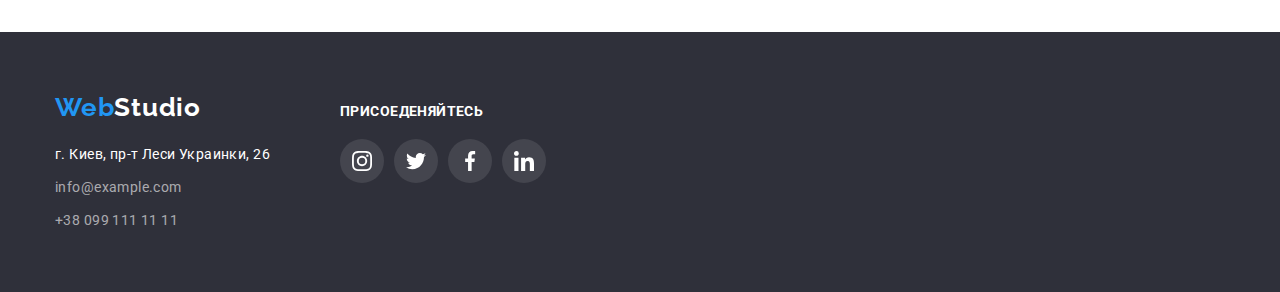
==== commit 55a316cd: "02/02" ====
--- a/portfolio.html
+++ b/portfolio.html
@@ -11,13 +11,13 @@
       href="https://fonts.googleapis.com/css2?family=Raleway:wght@700&family=Roboto:wght@400;500;700;900&display=swap"
       rel="stylesheet"
     />
-  <link rel="stylesheet" href="https://cdnjs.cloudflare.com/ajax/libs/modern-normalize/1.1.0/modern-normalize.min.css">
+    <link rel="stylesheet" href="https://cdnjs.cloudflare.com/ajax/libs/modern-normalize/1.1.0/modern-normalize.min.css">
 
     <link rel="stylesheet" href="./css/style.css" />
   </head>
   <body>
     <!--Верхняя линия-->
-    <header class="header">
+    <header class="header header-portfolio">
       <div class="container header-container">
         <a href="" class="logo"> Web<span class="logo-studio">Studio</span></a>
         <nav class="navigation">
@@ -27,8 +27,7 @@
             </li>
             <li class="nav-left">
               <a class="navigation-link active-page" href="portfolio.html">
-                Портфолио</a
-              >
+                Портфолио</a>
             </li>
             <li class="nav-left">
               <a class="navigation-link" href=""> Контакты</a>
@@ -81,11 +80,15 @@
           </ul>
           <ul class="services-list">
             <li class="services-item">
-              <a href="" alt="" class="services-link">
-                <img
-                  src="images/img1.jpg"
-                  alt="People resume on notebook"
-                  width="370"/>
+              <a  class="services-link">
+                  <div class="image-portfolio">
+                    <img  src="images/img1.jpg" alt="People resume on notebook" width="370"/>
+                    <div class="overlay">
+                      <p class="text-overlay">Технокряк это современная площадка распространения коронавируса. Компании используют эту платформу для цифрового
+                        шпионажа и атак на защищённые сервера конкурентов.</p>
+                    </div>
+                  </div>
+                  
                 <div class="services-info">
                   <h2 class="head-portfolio">Технокряк</h2>
                   <p class="product">Веб-сайт</p>
@@ -93,85 +96,138 @@
               </a>
             </li>
             <li class="services-item">
-              <a href="" alt="" class="services-link">
-                <img src="images/img2.jpg" alt="Basketball players" width="370" />
+              <a class="services-link">
+                <div class="image-portfolio">
+                  <img src="images/img2.jpg" alt="Basketball players" width="370" />
+                  <div class="overlay">
+                    <p class="text-overlay">Технокряк это современная площадка распространения коронавируса. Компании используют эту
+                      платформу для цифрового
+                      шпионажа и атак на защищённые сервера конкурентов.</p>
+                  </div>
+                </div>
+
+                  <div class="services-info">
+                   <h2 class="head-portfolio" lang="en-ru">
+                      Постер New Orlean vs Golden Star
+                   </h2>
+                   <p class="product">Дизайн</p>
+                  </div>  
+              </a>
+            </li>
+            <li class="services-item">
+              <a  class="services-link">
+                <div class="image-portfolio">
+                  <img src="images/img3.jpg" alt="Seafood restaurant logo" width="370"/>
+                  <div class="overlay">
+                    <p class="text-overlay">Технокряк это современная площадка распространения коронавируса. Компании используют эту
+                      платформу для цифрового
+                      шпионажа и атак на защищённые сервера конкурентов.</p>
+                  </div>
+                </div>
                 <div class="services-info">
-                  <h2 class="head-portfolio" lang="en-ru">
-                    Постер New Orlean vs Golden Star
-                  </h2>
-                  <p class="product">Дизайн</p>
-                </div>
-              </a>
-            </li>
-            <li class="services-item">
-              <a href="" alt="" class="services-link">
-                <img
-                  src="images/img3.jpg"
-                  alt="Seafood restaurant logo"
-                  width="370"
-                />
+                   <h2 class="head-portfolio" lang="en-ru">Ресторан Seafood</h2>
+                   <p class="product">Приложение</p>
+                 </div>
+              </a>
+            </li>
+            <li class="services-item">
+              <a class="services-link">
+                <div class="image-portfolio">
+                  <img src="images/img4.jpg" alt="Headphones" width="370" />
+                  <div class="overlay">
+                    <p class="text-overlay">Технокряк это современная площадка распространения коронавируса. Компании используют эту
+                      платформу для цифрового
+                      шпионажа и атак на защищённые сервера конкурентов.</p>
+                  </div>
+                </div>
+                  <div class="services-info">
+                    <h2 class="head-portfolio" lang="en-ru">Проект Prime</h2>
+                    <p class="product">Маркетинг</p>
+                  </div>
+              </a>
+            </li>
+            <li class="services-item">
+              <a  class="services-link">
+                <div class="image-portfolio">
+                  <img src="images/img5.jpg" alt="Boxes" width="370" />
+                  <div class="overlay">
+                    <p class="text-overlay">Технокряк это современная площадка распространения коронавируса. Компании используют эту
+                      платформу для цифрового
+                      шпионажа и атак на защищённые сервера конкурентов.</p>
+                  </div>
+                </div>
+                  <div class="services-info">
+                    <h2 class="head-portfolio" lang="en-ru">Проект Boxes</h2>
+                    <p class="product">Приложение</p>
+                  </div>
+              </a>
+            </li>
+            <li class="services-item">
+              <a  class="services-link">
+                <div class="image-portfolio">
+                  <img src="images/img6.jpg" alt="Computer monitor" width="370" />
+                  <div class="overlay">
+                    <p class="text-overlay">Технокряк это современная площадка распространения коронавируса. Компании используют эту
+                      платформу для цифрового
+                      шпионажа и атак на защищённые сервера конкурентов.</p>
+                  </div>
+                </div>
+                  <div class="services-info">
+                    <h2 class="head-portfolio" lang="en">
+                      Inspiration has no Borders
+                    </h2>
+                    <p class="product">Веб-сайт</p>
+                  </div>
+              </a>
+            </li>
+            <li class="services-item">
+              <a  class="services-link">
+                <div class="image-portfolio">
+                  <img src="images/img7.jpg" alt="Magazine" width="370" />
+                  <div class="overlay">
+                    <p class="text-overlay">Технокряк это современная площадка распространения коронавируса. Компании используют эту
+                      платформу для цифрового
+                      шпионажа и атак на защищённые сервера конкурентов.</p>
+                  </div>
+                </div>
+                  <div class="services-info">
+                    <h2 class="head-portfolio" lang="en-ru">
+                      Издание Limited Edition
+                    </h2>
+                    <p class="product">Дизайн</p>
+                  </div>
+              </a>
+            </li>
+            <li class="services-item">
+              <a  class="services-link">
+                <div class="image-portfolio">
+                  <img src="images/img8.jpg" alt="Tag" width="370" />
+                  <div class="overlay">
+                    <p class="text-overlay">Технокряк это современная площадка распространения коронавируса. Компании используют эту
+                      платформу для цифрового
+                      шпионажа и атак на защищённые сервера конкурентов.</p>
+                  </div>
+                </div>
                 <div class="services-info">
-                  <h2 class="head-portfolio" lang="en-ru">Ресторан Seafood</h2>
-                  <p class="product">Приложение</p>
-                </div>
-              </a>
-            </li>
-            <li class="services-item">
-              <a href="" alt="" class="services-link">
-                <img src="images/img4.jpg" alt="Headphones" width="370" />
-                <div class="services-info">
-                  <h2 class="head-portfolio" lang="en-ru">Проект Prime</h2>
-                  <p class="product">Маркетинг</p>
-                </div>
-              </a>
-            </li>
-            <li class="services-item">
-              <a href="" alt="" class="services-link">
-                <img src="images/img5.jpg" alt="Boxes" width="370" />
-                <div class="services-info">
-                  <h2 class="head-portfolio" lang="en-ru">Проект Boxes</h2>
-                  <p class="product">Приложение</p>
-                </div>
-              </a>
-            </li>
-            <li class="services-item">
-              <a href="" alt="" class="services-link">
-                <img src="images/img6.jpg" alt="Computer monitor" width="370" />
-                <div class="services-info">
-                  <h2 class="head-portfolio" lang="en">
-                    Inspiration has no Borders
-                  </h2>
-                  <p class="product">Веб-сайт</p>
-                </div>
-              </a>
-            </li>
-            <li class="services-item">
-              <a href="" alt="" class="services-link">
-                <img src="images/img7.jpg" alt="Magazine" width="370" />
-                <div class="services-info">
-                  <h2 class="head-portfolio" lang="en-ru">
-                    Издание Limited Edition
-                  </h2>
-                  <p class="product">Дизайн</p>
-                </div>
-              </a>
-            </li>
-            <li class="services-item">
-              <a href="" alt="" class="services-link">
-                <img src="images/img8.jpg" alt="Tag" width="370" />
-                <div class="services-info">
-                  <h2 class="head-portfolio" lang="en-ru">Проект LAB</h2>
-                  <p class="product">Маркетинг</p>
-                </div>
-              </a>
-            </li>
-            <li class="services-item">
-              <a href="" alt="" class="services-link">
-                <img src="images/img9.jpg" alt="Notebook" width="370" />
-                <div class="services-info">
-                  <h2 class="head-portfolio" lang="en">Growing Business</h2>
-                  <p class="product">Приложение</p>
-                </div>
+                   <h2 class="head-portfolio" lang="en-ru">Проект LAB</h2>
+                   <p class="product">Маркетинг</p>
+                 </div>
+              </a>
+            </li>
+            <li class="services-item">
+              <a  class="services-link">
+                <div class="image-portfolio">
+                  <img src="images/img9.jpg" alt="Notebook" width="370" />
+                  <div class="overlay">
+                    <p class="text-overlay">Технокряк это современная площадка распространения коронавируса. Компании используют эту
+                      платформу для цифрового
+                      шпионажа и атак на защищённые сервера конкурентов.</p>
+                  </div>
+                </div>
+                  <div class="services-info">
+                    <h2 class="head-portfolio" lang="en">Growing Business</h2>
+                    <p class="product">Приложение</p>
+                  </div>
               </a>
             </li>
           </ul>
@@ -185,7 +241,7 @@
         <div class="container">
           <div class="container-foot">
             <div>
-              <a href="" class="logo-foot">Web<span class="logo-studio-foot">Studio</span></a>
+              <a  class="logo-foot">Web<span class="logo-studio-foot">Studio</span></a>
               <address class="foot-adress">
                 <ul class="address-list">
                   <li class="address-item">
@@ -206,28 +262,28 @@
               <h3 class="head-social">Присоеденяйтесь</h3>
               <ul class="social-list">
                 <li class="social-item">
-                  <a href="" alt="" class="button-social button-social-active">
+                  <a  class="button-social button-social-active">
                     <svg class="social-icon">
                       <use href="./images/symbol-defs.svg#icon-instagram"></use>
                     </svg>
                   </a>
                 </li>
                 <li class="social-item">
-                  <a href="" alt="" class="button-social button-social-active">
+                  <a  class="button-social button-social-active">
                     <svg class="social-icon">
                       <use href="./images/symbol-defs.svg#icon-twitter"></use>
                     </svg>
                   </a>
                 </li>
                 <li class="social-item">
-                  <a href="" alt="" class="button-social button-social-active">
+                  <a  class="button-social button-social-active">
                     <svg class="social-icon">
                       <use href="./images/symbol-defs.svg#icon-facebook"></use>
                     </svg>
                   </a>
                 </li>
                 <li class="social-item">
-                  <a href="" alt="" class="button-social button-social-active">
+                  <a class="button-social button-social-active">
                     <svg class="social-icon">
                       <use href="./images/symbol-defs.svg#icon-linkedin"></use>
                     </svg>
--- a/css/style.css
+++ b/css/style.css
@@ -61,7 +61,6 @@
 }
 .header {
   background-color: var(--color-background-header);
-  border-bottom: 1px solid #ececec;
 }
 
 /* WebStudio */
@@ -94,7 +93,6 @@
   display: flex;
 }
 .navigation-link {
-  padding: 32px 0;
   text-decoration: none;
   font-weight: 500;
   font-size: 14px;
@@ -102,12 +100,29 @@
   letter-spacing: 0.02em;
   color: var(--text-color-link);
   display: block;
+  transition: color 250ms cubic-bezier(0.4, 0, 0.2, 1);
+}
+.nav-left {
+  position: relative;
+  padding: 32px 0;
 }
 .nav-left + .nav-left {
   margin-left: 30px;
 }
+
 .active-page {
-  color: var(--color-backgroung-btn);
+  display: flex;
+  flex-direction: column;
+}
+
+.active-page::after {
+  content: "";
+  border-color: var(--color-backgroung-btn);
+  border-bottom: 4px solid var(--color-backgroung-btn);
+  border-radius: 2px;
+  width: 100%;
+  position: absolute;
+  bottom: 0px;
 }
 
 .navigation-link:hover,
@@ -126,6 +141,7 @@
   line-height: 1.14;
   letter-spacing: 0.02em;
   color: var(--text-color-contacts);
+  transition: color 250ms cubic-bezier(0.4, 0, 0.2, 1);
 }
 
 .mail:focus,
@@ -152,6 +168,7 @@
   line-height: 1.14;
   letter-spacing: 0.02em;
   color: var(--text-color-contacts);
+  transition: color 250ms cubic-bezier(0.4, 0, 0.2, 1);
 }
 .tel:focus,
 .tel:hover,
@@ -216,6 +233,58 @@
   color: var(--color-link-active);
 }
 
+.backdrop {
+  position: absolute;
+  top: 0;
+  left: 0;
+  width: 100%;
+  height: 100%;
+  background-color: rgba(0, 0, 0, 0.2);
+  visibility: visible;
+  transition: opasity 250ms;
+  display: flex;
+  align-items: center;
+  justify-content: center;
+}
+.backdrop.is-hidden {
+  visibility: hidden;
+  opacity: 0;
+  pointer-events: none;
+}
+
+.modal {
+  position: fixed;
+  transition-duration: 250ms;
+  opacity: 1;
+  width: 528px;
+  height: 581px;
+  background-color: var(--backgroun-color-services);
+  box-shadow: 0px 1px 3px rgba(0, 0, 0, 0.12), 0px 1px 1px rgba(0, 0, 0, 0.14),
+    0px 2px 1px rgba(0, 0, 0, 0.2);
+  border-radius: 4px;
+  z-index: 999;
+}
+.close {
+  display: flex;
+  justify-content: center;
+  align-items: center;
+  position: absolute;
+  border-radius: 50%;
+  padding: 0;
+  margin: 0;
+  cursor: pointer;
+  top: 8px;
+  right: 8px;
+  border: 1px solid rgba(0, 0, 0, 0.1);
+  width: 30px;
+  height: 30px;
+  background-color: inherit;
+}
+
+.close-icon {
+  display: block;
+  width: 100%;
+}
 /*ADVANTAGE*/
 
 .visuallyhidden {
@@ -284,7 +353,23 @@
   margin-top: 50px;
   display: flex;
 }
-
+.spec-item {
+  position: relative;
+}
+.info {
+  position: absolute;
+  bottom: 0;
+  padding: 24px 0;
+  width: 100%;
+  font-weight: 700;
+  font-size: 14px;
+  line-height: calc(14px / 16px);
+  text-align: center;
+  letter-spacing: 0.03em;
+  text-transform: uppercase;
+  color: #ffffff;
+  background-color: rgba(47, 48, 58, 0.8);
+}
 .spec-item + .spec-item {
   margin-left: 30px;
 }
@@ -337,29 +422,36 @@
   justify-content: center;
   align-items: center;
   cursor: pointer;
+  width: 100%;
+  height: 100%;
+  border-radius: 50%;
+  background-color: var(--text-color-main);
+  transition-property: background-color, fill;
+  transition-duration: 250ms;
+  transition-timing-function: cubic-bezier(0.4, 0, 0.2, 1);
+}
+
+.icon-list {
+  display: flex;
+  justify-content: center;
+  align-items: center;
+  margin-top: 16px;
+}
+
+.button-icon:focus,
+.button-icon:hover {
+  background-color: var(--color-text-hover-focus);
+}
+
+.button-icon:focus .svg-icon {
+  fill: var(--text-color-button);
+}
+.button-icon:hover .svg-icon {
+  fill: var(--text-color-button);
+}
+.icon-item {
   width: 44px;
   height: 44px;
-  border-radius: 50%;
-}
-
-.icon-list {
-  display: flex;
-  justify-content: center;
-  align-items: center;
-  margin-top: 16px;
-}
-
-.button-active:focus,
-.button-active:hover {
-  background-color: var(--color-text-hover-focus);
-  border-color: var(--color-backgroung-btn);
-}
-
-.button-active:focus .svg-icon {
-  fill: var(--text-color-button);
-}
-.button-active:hover .svg-icon {
-  fill: var(--text-color-button);
 }
 
 .icon-item + .icon-item {
@@ -389,6 +481,10 @@
   height: 100%;
   border: solid 1px #afb1b8;
   border-radius: 4px;
+
+  transition-property: color, border-color;
+  transition-duration: 250ms;
+  transition-timing-function: cubic-bezier(0.4, 0, 0.2, 1);
 }
 
 .svg-client {
@@ -435,10 +531,18 @@
   line-height: 1.71;
   letter-spacing: 0.03em;
   margin-top: 20px;
+
+  transition: color 250ms cubic-bezier(0.4, 0, 0.2, 1);
 }
 .foot-address-item {
   text-decoration: none;
   color: var(--text-color-foot-address);
+
+  transition: color 250ms cubic-bezier(0.4, 0, 0.2, 1);
+}
+.foot-address-item:focus,
+.foot-address-item:hover {
+  color: var(--color-text-hover-focus);
 }
 
 .foot-address:hover,
@@ -449,6 +553,8 @@
 .foot-contacts {
   text-decoration: none;
   color: var(--text-color-foot-contacts);
+
+  transition: color 250ms cubic-bezier(0.4, 0, 0.2, 1);
 }
 .foot-contacts:hover,
 .foot-contacts:focus {
@@ -489,6 +595,8 @@
   height: 44px;
   border-radius: 50%;
   background-color: rgba(255, 255, 255, 0.1);
+
+  transition: background-color 250ms cubic-bezier(0.4, 0, 0.2, 1);
 }
 
 .social-list {
@@ -498,8 +606,8 @@
   margin-top: 20px;
 }
 
-.button-social-active:focus,
-.button-social-active:hover {
+.button-social:focus,
+.button-social:hover {
   background-color: var(--color-text-hover-focus);
 }
 
@@ -517,6 +625,9 @@
 }
 /*Page portfolio*/
 
+.header-portfolio {
+  border-bottom: 1px solid #ececec;
+}
 .btn-filter {
   border: none;
   padding: 6px 22px;
@@ -529,6 +640,9 @@
   cursor: pointer;
   background-color: var(--bakground-btn-filter);
   border-radius: 4px;
+
+  transition: color 250ms cubic-bezier(0.4, 0, 0.2, 1),
+    background-color 250ms cubic-bezier(0.4, 0, 0.2, 1);
 }
 
 .btn-left + .btn-left {
@@ -561,10 +675,12 @@
 .services-link {
   display: block;
   text-decoration: none;
+  width: 100%;
+  height: 100%;
 }
 
 .services-link:hover,
-.services-link:focus .services-item {
+.services-link:focus {
   cursor: pointer;
   box-shadow: 0px 1px 1px rgba(0, 0, 0, 0.12), 0px 4px 4px rgba(0, 0, 0, 0.06),
     1px 4px 6px rgba(0, 0, 0, 0.16);
@@ -601,3 +717,35 @@
   border-right: 1px solid #eeeeee;
   border-bottom: 1px solid #eeeeee;
 }
+
+.image-portfolio {
+  position: relative;
+  overflow: hidden;
+}
+.overlay {
+  position: absolute;
+  top: 300px;
+  left: 0;
+  width: 100%;
+  height: 100%;
+  background-color: rgba(33, 150, 243, 0.9);
+
+  transition-property: transform;
+  transition-duration: 250ms;
+  transition-timing-function: cubic-bezier(0.4, 0, 0.2, 1);
+}
+
+.text-overlay {
+  font-size: 18px;
+  line-height: 1.56;
+  letter-spacing: 0.03em;
+  padding: 63px 24px;
+  color: #ffffff;
+}
+
+.services-link:hover .overlay {
+  transform: translateY(-300px);
+}
+.services-link:focus .overlay {
+  transform: translateY(-300px);
+}
